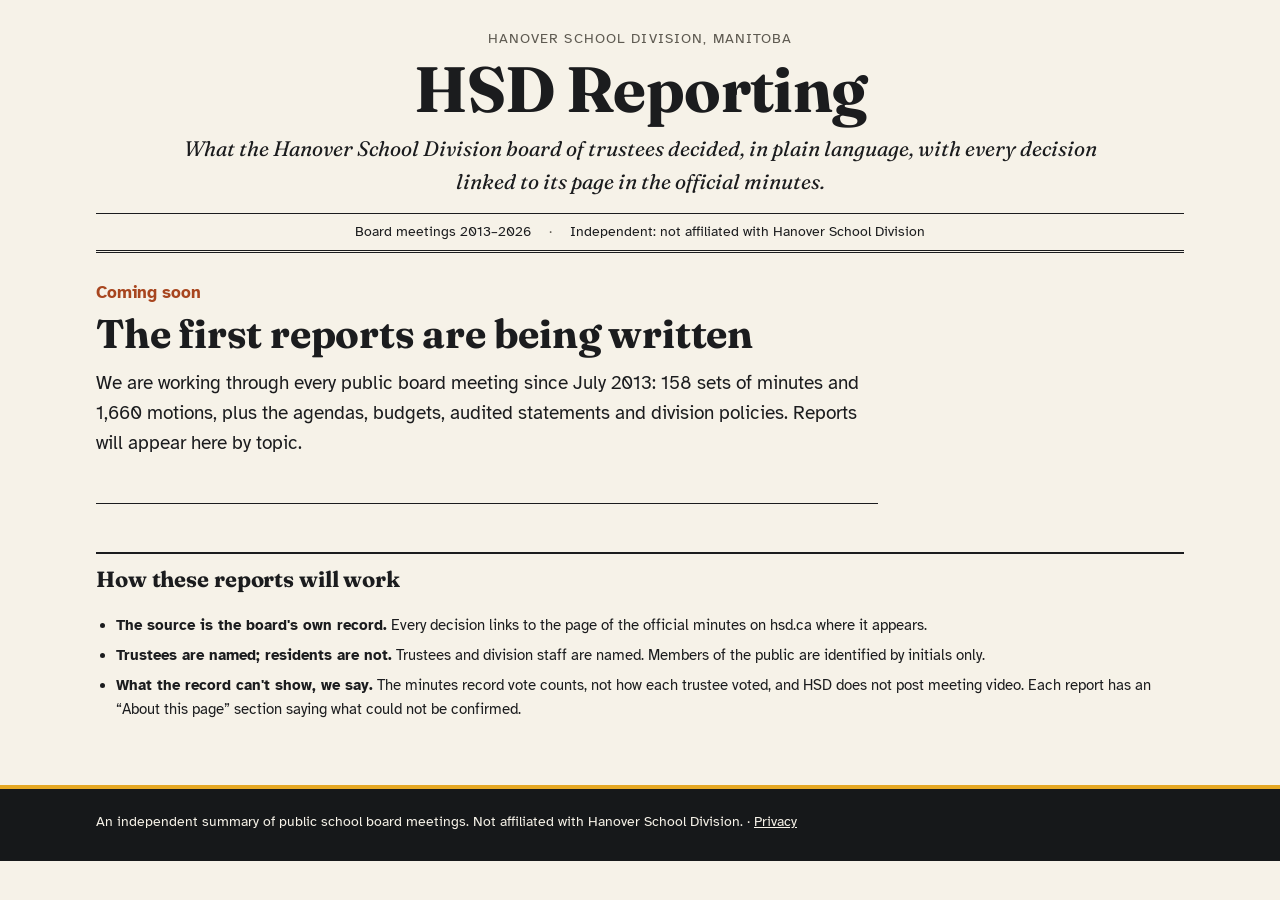
==== index.html @ be4b969f "Start HSD Reporting site: home page, shared styles, privacy page Co-Authored-By: Claude Opus 5.5 <no" ====
<!doctype html>
<html lang="en">
<head>
<meta charset="utf-8">
<meta name="viewport" content="width=device-width, initial-scale=1">
<link rel="icon" href="data:image/svg+xml,%3Csvg xmlns='http://www.w3.org/2000/svg' viewBox='0 0 32 32'%3E%3Crect width='32' height='32' rx='6' fill='%231f5f8b'/%3E%3Ctext x='16' y='23' font-size='19' text-anchor='middle' fill='white' font-family='Arial' font-weight='700'%3EH%3C/text%3E%3C/svg%3E">
<title>HSD Reporting</title>
<meta name="description" content="Plain-language reports on what the Hanover School Division board of trustees has decided, with every decision linked to the page of the official minutes.">
<meta property="og:type" content="website">
<meta property="og:title" content="HSD Reporting">
<meta property="og:description" content="Plain-language reports on what the Hanover School Division board of trustees has decided, with every decision linked to the page of the official minutes.">
<link rel="stylesheet" href="assets/css/style.css">
<style>
  /* Home page: newspaper front page, same layout as Steinbach City Council Reporting.
     Fonts and colour tokens come from assets/css/style.css. */
  main { max-width: 1120px; }
  .nameplate { text-align: center; padding: 28px 0 0; }
  .nameplate .place { font-size: 14px; letter-spacing: .08em; text-transform: uppercase; color: var(--muted); margin: 0 0 6px; }
  .nameplate h1 { font-size: clamp(34px, 6.4vw, 64px); line-height: 1.02; margin: 0 0 10px; font-weight: 700; letter-spacing: -0.01em; }
  .nameplate .motto { font-family: var(--font-head); font-size: clamp(17px, 2.2vw, 21px); font-style: italic; margin: 0 auto 14px; max-width: 46em; }
  .dateline { display: flex; flex-wrap: wrap; justify-content: center; gap: 4px 18px; margin: 0 0 26px; padding: 7px 0;
              border-top: 1px solid var(--text); border-bottom: 3px double var(--text); font-size: 14px; color: var(--text); }
  .dateline span + span::before { content: "\00B7"; margin-right: 18px; color: var(--muted); }

  .lead { margin: 0 0 36px; padding: 0 0 30px; border-bottom: 1px solid var(--text); max-width: 46em; }
  .lead .kicker { margin: 0 0 6px; font-weight: 700; color: var(--brick); }
  .lead h2 { border: 0; margin: 0 0 12px; padding: 0; font-size: clamp(28px, 3.4vw, 40px); line-height: 1.08; font-weight: 700; }
  .lead .dek { font-size: 19px; margin: 0 0 14px; }

  .sections { display: grid; grid-template-columns: repeat(auto-fit, minmax(300px, 1fr)); gap: 34px 30px; }
  section.group { border-top: 6px solid var(--sec); padding-top: 12px; }
  section.group h2 { border: 0; margin: 0 0 6px; padding: 0; font-size: 26px; line-height: 1.12; }
  .group-intro { margin: 0 0 12px; color: var(--muted); font-size: 15px; }
  .report-list { list-style: none; padding: 0; margin: 0; }
  .report-list > li { margin: 0; padding: 12px 0; }
  .report-list > li + li { border-top: 1px solid var(--rule); }
  .how { margin-top: 48px; }
  .how h2 { font-size: 22px; }
  .how ul { font-size: 15px; }
  @media (max-width: 760px) {
    .dateline { flex-direction: column; gap: 2px; }
    .dateline span + span::before { content: none; }
  }
</style>
</head>
<body>
<main>

<header class="nameplate">
  <p class="place">Hanover School Division, Manitoba</p>
  <h1>HSD Reporting</h1>
  <p class="motto">What the Hanover School Division board of trustees decided, in plain language, with every decision linked to its page in the official minutes.</p>
  <p class="dateline"><span>Board meetings 2013&ndash;2026</span><span>Independent: not affiliated with Hanover School Division</span></p>
</header>

<article class="lead" aria-labelledby="lead-h">
  <p class="kicker">Coming soon</p>
  <h2 id="lead-h">The first reports are being written</h2>
  <p class="dek">We are working through every public board meeting since July 2013: 158 sets of minutes and 1,660 motions, plus the agendas, budgets, audited statements and division policies. Reports will appear here by topic.</p>
</article>

<section class="how" aria-labelledby="how-h">
  <h2 id="how-h">How these reports will work</h2>
  <ul>
    <li><strong>The source is the board's own record.</strong> Every decision links to the page of the official minutes on hsd.ca where it appears.</li>
    <li><strong>Trustees are named; residents are not.</strong> Trustees and division staff are named. Members of the public are identified by initials only.</li>
    <li><strong>What the record can't show, we say.</strong> The minutes record vote counts, not how each trustee voted, and HSD does not post meeting video. Each report has an &ldquo;About this page&rdquo; section saying what could not be confirmed.</li>
  </ul>
</section>

<footer class="site">
  <p>An independent summary of public school board meetings. Not affiliated with Hanover School Division. &middot; <a href="privacy/">Privacy</a></p>
</footer>
</main>
</body>
</html>
---- assets/css/style.css ----
/* Shared styles for HSD Reporting (copied from Steinbach City Council Reporting so both sites look alike).
   Light by default; follows the browser's dark mode.
   Type: Fraunces (headlines) + Atkinson Hyperlegible (text). Palette: paper and ink, canola gold,
   and flat prairie colours for topic sections (field, brick, lake, slate). */
@import url("https://fonts.googleapis.com/css2?family=Atkinson+Hyperlegible:ital,wght@0,400;0,700;1,400&family=Fraunces:opsz,wght@9..144,400;9..144,600;9..144,700&display=swap");
:root {
  --font-text: "Atkinson Hyperlegible", "Source Sans 3", Georgia, serif;
  --font-head: "Fraunces", Georgia, "Times New Roman", serif;
  --bg: #f6f2e8;
  --surface: #fffcf5;
  --text: #1b1c1e;
  --muted: #5e5a51;
  --rule: #ddd4c2;
  --accent: #1d4f7c;
  --accent-soft: #e4ecf3;
  --quote-bar: #c9a548;
  --context-bg: #f1e8d3;
  --context-bar: #c9922e;
  --ink: #16181a; --on-ink: #f6f2e8; --gold: #e5a823;
  --field: #2f6b3a; --brick: #a8461f; --lake: #1d5a85; --slate: #3d4a57;
  --good-bg: #e3f1e6; --good-fg: #1f6b35;
  --ok-bg: #e8eef5;   --ok-fg: #2a5584;
  --part-bg: #fbf0d9; --part-fg: #85590b;
  --gap-bg: #f8e2e0;  --gap-fg: #9a2e25;
}
@media (prefers-color-scheme: dark) {
  :root:not([data-theme="light"]) {
    --bg: #121314;
    --surface: #1b1d1f;
    --text: #ece6d8;
    --muted: #a8a195;
    --rule: #31343a;
    --accent: #8db8de;
    --accent-soft: #1d2a35;
    --quote-bar: #a88a3a;
    --context-bg: #26221a;
    --context-bar: #b08a3e;
    --ink: #0b0c0d; --on-ink: #ece6d8; --gold: #e9b13c;
    --good-bg: #1d3324; --good-fg: #8fd3a2;
    --ok-bg: #1e2a38;   --ok-fg: #9cc3ea;
    --part-bg: #3a2f17; --part-fg: #e9c27a;
    --gap-bg: #3d1f1c;  --gap-fg: #f0a39b;
  }
}
:root[data-theme="dark"] {
  --bg: #121314;
  --surface: #1b1d1f;
  --text: #ece6d8;
  --muted: #a8a195;
  --rule: #31343a;
  --accent: #8db8de;
  --accent-soft: #1d2a35;
  --quote-bar: #a88a3a;
  --context-bg: #26221a;
  --context-bar: #b08a3e;
  --ink: #0b0c0d; --on-ink: #ece6d8; --gold: #e9b13c;
  --good-bg: #1d3324; --good-fg: #8fd3a2;
  --ok-bg: #1e2a38;   --ok-fg: #9cc3ea;
  --part-bg: #3a2f17; --part-fg: #e9c27a;
  --gap-bg: #3d1f1c;  --gap-fg: #f0a39b;
}

* { box-sizing: border-box; }
html { -webkit-text-size-adjust: 100%; scroll-behavior: smooth; }
body {
  margin: 0;
  background: var(--bg);
  color: var(--text);
  font: 17px/1.6 var(--font-text);
}
main { max-width: 820px; margin: 0 auto; padding: 0 16px 0; }
h1, h2, h3, .report .title { font-family: var(--font-head); font-optical-sizing: auto; letter-spacing: -0.005em; }
a { color: var(--accent); }
p { margin: 0 0 14px; }
ul, ol { padding-left: 20px; margin: 0 0 14px; }
li { margin-bottom: 6px; }

/* Site bar: a full-width ink masthead strip with a gold rule (full-bleed without horizontal overflow) */
/* border-image outsets paint full width without causing horizontal scroll */
.sitebar { margin: 0 0 28px; padding: 12px 0 15px; color: var(--on-ink);
           border-image: linear-gradient(to bottom, var(--ink) calc(100% - 4px), var(--gold) calc(100% - 4px)) fill 0 / 0 / 0 100vmax; }
.sitebar a { color: var(--on-ink); text-decoration: none; font-family: var(--font-head); font-weight: 600; font-size: 17px; }
.sitebar a:hover, .sitebar a:focus-visible { color: var(--gold); text-decoration: underline; }

/* Page header */
header.page { border-bottom: 1px solid var(--rule); padding-bottom: 24px; margin-bottom: 28px; }
.eyebrow { font-size: 13px; letter-spacing: .06em; text-transform: uppercase; color: var(--muted); margin: 0 0 8px; }
h1 { font-size: 36px; line-height: 1.15; margin: 0 0 16px; font-weight: 700; }
.lede { font-size: 18px; margin: 0 0 12px; }
.meta { font-size: 14px; color: var(--muted); margin: 0; }

/* Headings */
.part-label { font-size: 13px; letter-spacing: .06em; text-transform: uppercase; color: var(--accent); margin: 64px 0 4px; font-weight: 700; }
h2 { font-size: 24px; margin: 48px 0 16px; padding-top: 8px; border-top: 2px solid var(--text); scroll-margin-top: 16px; }
.part-label + h2 { margin-top: 0; }
header.page + h2 { border-top: 0; padding-top: 0; margin-top: 0; }
h3 { font-size: 18px; margin: 32px 0 12px; scroll-margin-top: 16px; }
h3 .num { color: var(--accent); margin-right: 6px; }

/* Summary and table of contents */
.callout { background: var(--accent-soft); border-radius: 8px; padding: 18px 20px; margin: 0 0 24px; }
.callout h2 { border: 0; margin: 0 0 10px; padding: 0; font-size: 18px; }
.callout ul:last-child, .callout p:last-child { margin-bottom: 0; }
nav.toc { border: 1px solid var(--rule); border-radius: 8px; padding: 16px 20px; margin: 0 0 8px; background: var(--surface); }
nav.toc h2 { border: 0; margin: 0 0 8px; padding: 0; font-size: 15px; text-transform: uppercase; letter-spacing: .05em; color: var(--muted); }
nav.toc ol { margin: 0; }
nav.toc ol ol { margin-top: 4px; font-size: 15px; }
nav.toc li { margin-bottom: 4px; }

/* Quotes */
blockquote { margin: 0 0 16px; padding: 4px 0 4px 16px; border-left: 3px solid var(--quote-bar); }
blockquote p { margin: 0 0 6px; font-family: var(--font-head); font-size: 18px; line-height: 1.5; }
.cite { font-size: 14px; color: var(--muted); }
.cite strong { color: var(--text); font-weight: 600; }
.cite a { white-space: nowrap; }

/* Context boxes */
.context { background: var(--context-bg); border-left: 3px solid var(--context-bar); padding: 12px 16px; margin: 8px 0 20px; font-size: 15px; border-radius: 0 6px 6px 0; }
.context p:last-child, .context ul:last-child, .context blockquote:last-child { margin-bottom: 0; }
.context .label { font-weight: 600; font-size: 13px; text-transform: uppercase; letter-spacing: .05em; color: var(--muted); display: block; margin-bottom: 4px; }

/* Cards */
.cards { display: grid; grid-template-columns: repeat(auto-fit, minmax(200px, 1fr)); gap: 12px; margin: 0 0 20px; }
.card { background: var(--surface); border: 1px solid var(--rule); border-radius: 8px; padding: 14px 16px; }
.card .k { font-size: 13px; color: var(--muted); margin-bottom: 4px; }
.card .v { font-weight: 600; }

/* Tables */
.table-wrap { overflow-x: auto; margin: 0 0 20px; }
table { width: 100%; border-collapse: collapse; font-size: 15px; }
th, td { text-align: left; padding: 10px 8px; border-bottom: 1px solid var(--rule); vertical-align: top; }
th { font-size: 13px; text-transform: uppercase; letter-spacing: .05em; color: var(--muted); font-weight: 600; }
td.measure { font-weight: 600; min-width: 140px; }
td.date { white-space: nowrap; color: var(--muted); }
.nowrap { white-space: nowrap; }

/* Rating pills */
.pill { display: inline-block; font-size: 12px; font-weight: 700; letter-spacing: .03em; text-transform: uppercase; padding: 2px 8px; border-radius: 999px; white-space: nowrap; }
.good { background: var(--good-bg); color: var(--good-fg); }
.ok   { background: var(--ok-bg);   color: var(--ok-fg); }
.part { background: var(--part-bg); color: var(--part-fg); }
.gap  { background: var(--gap-bg);  color: var(--gap-fg); }
.legend { font-size: 14px; color: var(--muted); margin: 0 0 12px; line-height: 2; }
.legend .pill { margin-right: 4px; }

/* Sources and footer */
.sources { font-size: 14px; }
.sources li { margin-bottom: 4px; }
footer.site { margin-top: 64px; padding: 26px 0 28px; font-size: 14px; color: var(--on-ink);
               border-image: linear-gradient(to bottom, var(--gold) 4px, var(--ink) 4px) fill 0 / 0 / 0 100vmax; }
footer.site a { color: var(--on-ink); }
footer.site p:last-child { margin-bottom: 0; }

/* Home page report list */
.report-list { list-style: none; padding: 0; margin: 0; }
.report-list li { margin: 0 0 16px; }
.report { display: block; background: var(--surface); border: 1px solid var(--rule); border-radius: 10px; padding: 18px 20px; text-decoration: none; color: var(--text); }
.report:hover { border-color: var(--accent); }
.report .title { font-size: 20px; font-weight: 600; line-height: 1.25; color: var(--accent); margin: 0 0 6px; }
.report .desc { margin: 0 0 8px; }
.report .when { font-size: 13px; color: var(--muted); margin: 0; }

@media (max-width: 560px) {
  h1 { font-size: 28px; }
  th, td { padding: 8px 6px; }
  td.date { white-space: normal; }
}
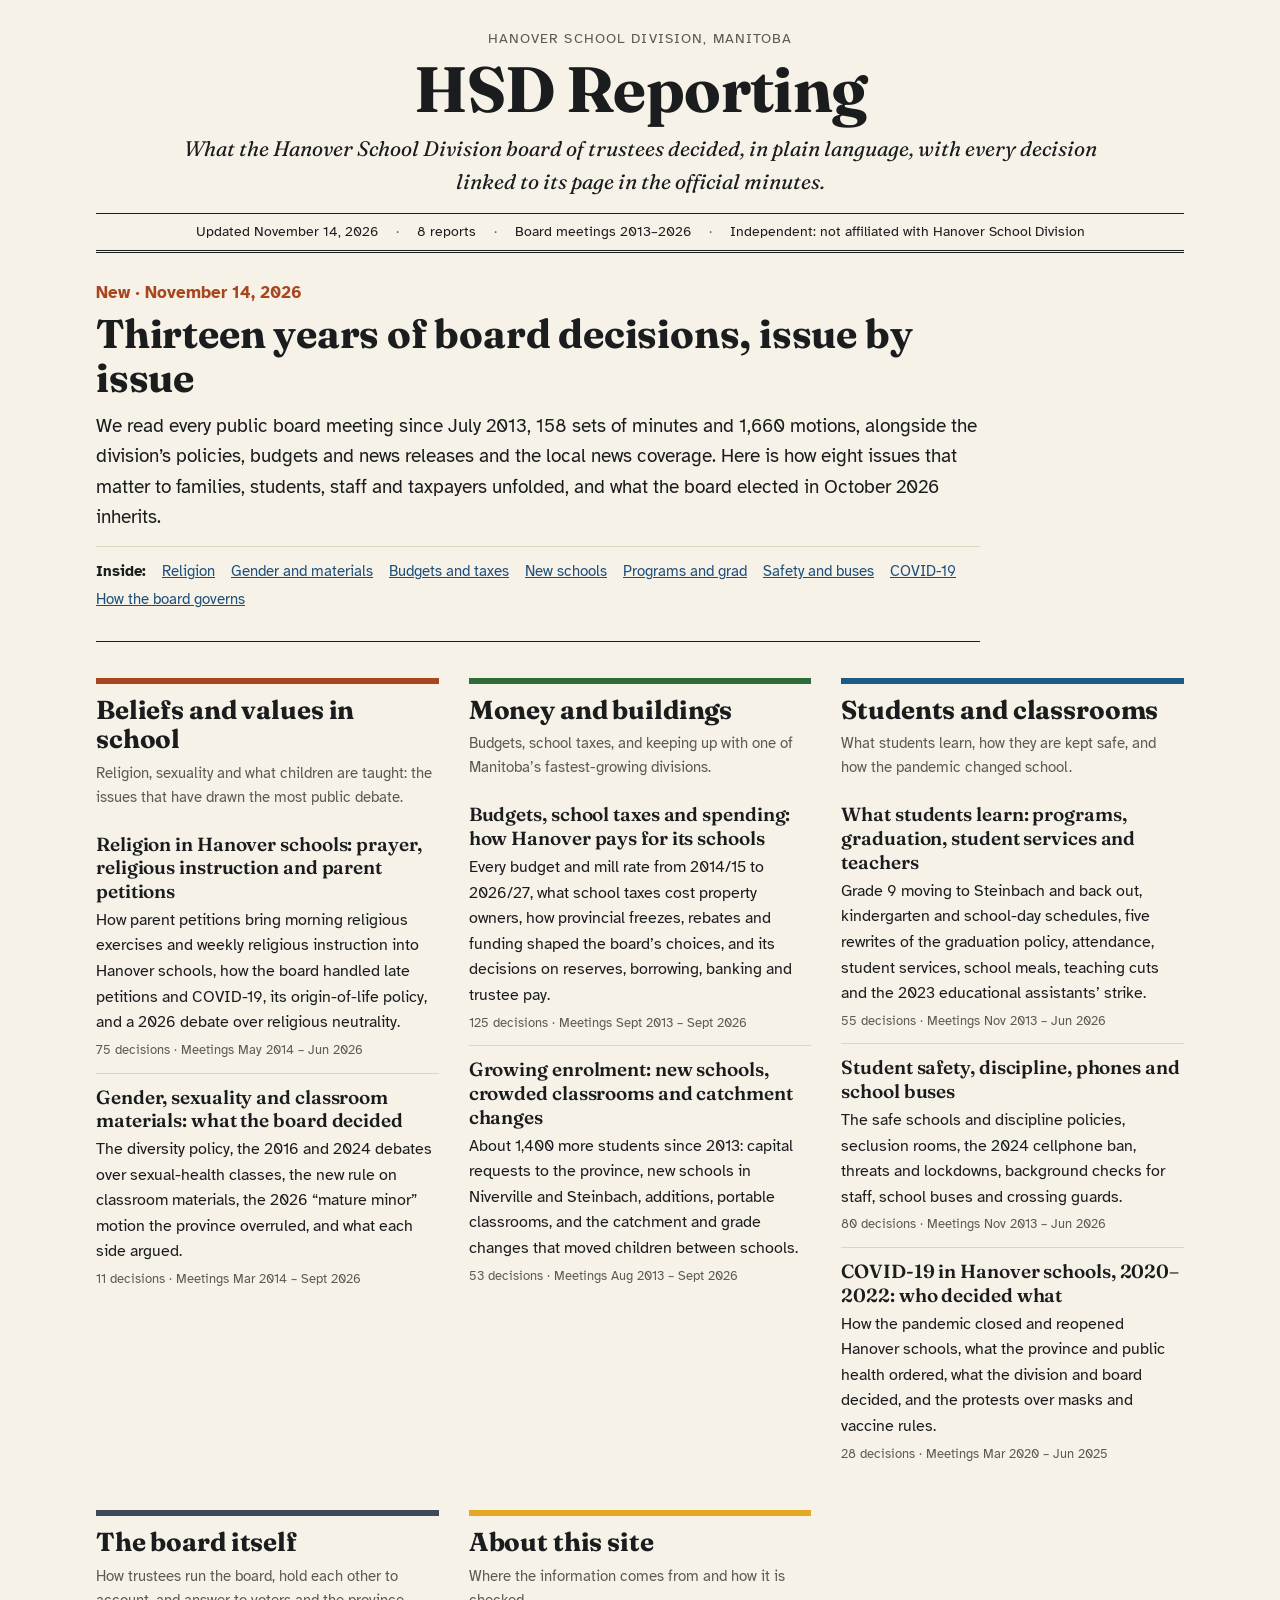
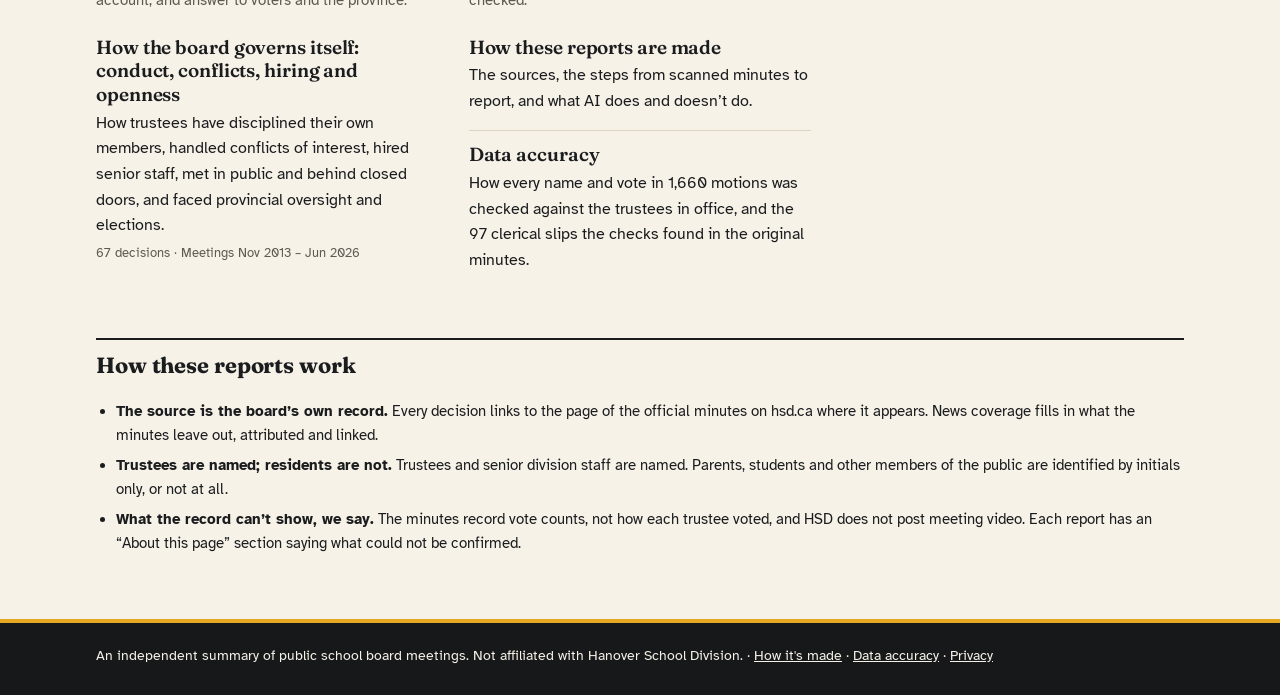
==== commit eaf176c3: "Add eight issue reports, how-its-made and data-accuracy pages Issue histories built from the board's" ====
--- a/index.html
+++ b/index.html
@@ -5,10 +5,10 @@
 <meta name="viewport" content="width=device-width, initial-scale=1">
 <link rel="icon" href="data:image/svg+xml,%3Csvg xmlns='http://www.w3.org/2000/svg' viewBox='0 0 32 32'%3E%3Crect width='32' height='32' rx='6' fill='%231f5f8b'/%3E%3Ctext x='16' y='23' font-size='19' text-anchor='middle' fill='white' font-family='Arial' font-weight='700'%3EH%3C/text%3E%3C/svg%3E">
 <title>HSD Reporting</title>
-<meta name="description" content="Plain-language reports on what the Hanover School Division board of trustees has decided, with every decision linked to the page of the official minutes.">
+<meta name="description" content="Plain-language histories of what the Hanover School Division board of trustees has decided since 2013, with every decision linked to its page of the official minutes.">
 <meta property="og:type" content="website">
 <meta property="og:title" content="HSD Reporting">
-<meta property="og:description" content="Plain-language reports on what the Hanover School Division board of trustees has decided, with every decision linked to the page of the official minutes.">
+<meta property="og:description" content="Plain-language histories of what the Hanover School Division board of trustees has decided since 2013, with every decision linked to its page of the official minutes.">
 <link rel="stylesheet" href="assets/css/style.css">
 <style>
   /* Home page: newspaper front page, same layout as Steinbach City Council Reporting.
@@ -22,18 +22,25 @@
               border-top: 1px solid var(--text); border-bottom: 3px double var(--text); font-size: 14px; color: var(--text); }
   .dateline span + span::before { content: "\00B7"; margin-right: 18px; color: var(--muted); }
 
-  .lead { margin: 0 0 36px; padding: 0 0 30px; border-bottom: 1px solid var(--text); max-width: 46em; }
+  .lead { margin: 0 0 36px; padding: 0 0 30px; border-bottom: 1px solid var(--text); max-width: 52em; }
   .lead .kicker { margin: 0 0 6px; font-weight: 700; color: var(--brick); }
   .lead h2 { border: 0; margin: 0 0 12px; padding: 0; font-size: clamp(28px, 3.4vw, 40px); line-height: 1.08; font-weight: 700; }
   .lead .dek { font-size: 19px; margin: 0 0 14px; }
+  .inside { margin: 0; padding: 12px 0 0; border-top: 1px solid var(--rule); list-style: none; display: flex; flex-wrap: wrap; gap: 4px 16px; font-size: 15px; }
+  .inside li { margin: 0; }
+  .inside .k { font-weight: 700; }
 
   .sections { display: grid; grid-template-columns: repeat(auto-fit, minmax(300px, 1fr)); gap: 34px 30px; }
   section.group { border-top: 6px solid var(--sec); padding-top: 12px; }
   section.group h2 { border: 0; margin: 0 0 6px; padding: 0; font-size: 26px; line-height: 1.12; }
   .group-intro { margin: 0 0 12px; color: var(--muted); font-size: 15px; }
   .report-list { list-style: none; padding: 0; margin: 0; }
-  .report-list > li { margin: 0; padding: 12px 0; }
+  .report-list > li { margin: 0; padding: 0; }
   .report-list > li + li { border-top: 1px solid var(--rule); }
+  .report-list .report { display: block; border: 0; border-radius: 0; background: none; padding: 12px 0; text-decoration: none; color: var(--text); }
+  .report-list .report .title { font-size: 19px; color: var(--text); margin: 0 0 4px; }
+  .report-list .report:hover .title, .report-list .report:focus-visible .title { color: var(--accent); text-decoration: underline; }
+  .report-list .report .desc { margin: 0 0 4px; font-size: 16px; }
   .how { margin-top: 48px; }
   .how h2 { font-size: 22px; }
   .how ul { font-size: 15px; }
@@ -50,26 +57,144 @@
   <p class="place">Hanover School Division, Manitoba</p>
   <h1>HSD Reporting</h1>
   <p class="motto">What the Hanover School Division board of trustees decided, in plain language, with every decision linked to its page in the official minutes.</p>
-  <p class="dateline"><span>Board meetings 2013&ndash;2026</span><span>Independent: not affiliated with Hanover School Division</span></p>
+  <p class="dateline"><span>Updated November 14, 2026</span><span>8 reports</span><span>Board meetings 2013&ndash;2026</span><span>Independent: not affiliated with Hanover School Division</span></p>
 </header>
 
 <article class="lead" aria-labelledby="lead-h">
-  <p class="kicker">Coming soon</p>
-  <h2 id="lead-h">The first reports are being written</h2>
-  <p class="dek">We are working through every public board meeting since July 2013: 158 sets of minutes and 1,660 motions, plus the agendas, budgets, audited statements and division policies. Reports will appear here by topic.</p>
+  <p class="kicker">New &middot; November 14, 2026</p>
+  <h2 id="lead-h">Thirteen years of board decisions, issue by issue</h2>
+  <p class="dek">We read every public board meeting since July 2013, 158 sets of minutes and 1,660 motions, alongside the division&rsquo;s policies, budgets and news releases and the local news coverage. Here is how eight issues that matter to families, students, staff and taxpayers unfolded, and what the board elected in October 2026 inherits.</p>
+  <ul class="inside">
+    <li class="k">Inside:</li>
+    <li><a href="religion-in-schools/">Religion</a></li>
+    <li><a href="gender-sexuality-materials/">Gender and materials</a></li>
+    <li><a href="budget-taxes/">Budgets and taxes</a></li>
+    <li><a href="schools-growth/">New schools</a></li>
+    <li><a href="learning-programs/">Programs and grad</a></li>
+    <li><a href="safety-discipline/">Safety and buses</a></li>
+    <li><a href="covid-19/">COVID-19</a></li>
+    <li><a href="board-governance/">How the board governs</a></li>
+  </ul>
 </article>
 
+<div class="sections">
+
+<section class="group" id="values" style="--sec: var(--brick)" aria-labelledby="values-h">
+<h2 id="values-h">Beliefs and values in school</h2>
+<p class="group-intro">Religion, sexuality and what children are taught: the issues that have drawn the most public debate.</p>
+<ul class="report-list">
+  <li>
+    <a class="report" href="religion-in-schools/">
+      <p class="title">Religion in Hanover schools: prayer, religious instruction and parent petitions</p>
+      <p class="desc">How parent petitions bring morning religious exercises and weekly religious instruction into Hanover schools, how the board handled late petitions and COVID-19, its origin-of-life policy, and a 2026 debate over religious neutrality.</p>
+      <p class="when">75 decisions &middot; Meetings May 2014 &ndash; Jun 2026</p>
+    </a>
+  </li>
+  <li>
+    <a class="report" href="gender-sexuality-materials/">
+      <p class="title">Gender, sexuality and classroom materials: what the board decided</p>
+      <p class="desc">The diversity policy, the 2016 and 2024 debates over sexual-health classes, the new rule on classroom materials, the 2026 &ldquo;mature minor&rdquo; motion the province overruled, and what each side argued.</p>
+      <p class="when">11 decisions &middot; Meetings Mar 2014 &ndash; Sept 2026</p>
+    </a>
+  </li>
+</ul>
+</section>
+
+<section class="group" id="money" style="--sec: var(--field)" aria-labelledby="money-h">
+<h2 id="money-h">Money and buildings</h2>
+<p class="group-intro">Budgets, school taxes, and keeping up with one of Manitoba&rsquo;s fastest-growing divisions.</p>
+<ul class="report-list">
+  <li>
+    <a class="report" href="budget-taxes/">
+      <p class="title">Budgets, school taxes and spending: how Hanover pays for its schools</p>
+      <p class="desc">Every budget and mill rate from 2014/15 to 2026/27, what school taxes cost property owners, how provincial freezes, rebates and funding shaped the board&rsquo;s choices, and its decisions on reserves, borrowing, banking and trustee pay.</p>
+      <p class="when">125 decisions &middot; Meetings Sept 2013 &ndash; Sept 2026</p>
+    </a>
+  </li>
+  <li>
+    <a class="report" href="schools-growth/">
+      <p class="title">Growing enrolment: new schools, crowded classrooms and catchment changes</p>
+      <p class="desc">About 1,400 more students since 2013: capital requests to the province, new schools in Niverville and Steinbach, additions, portable classrooms, and the catchment and grade changes that moved children between schools.</p>
+      <p class="when">53 decisions &middot; Meetings Aug 2013 &ndash; Sept 2026</p>
+    </a>
+  </li>
+</ul>
+</section>
+
+<section class="group" id="students" style="--sec: var(--lake)" aria-labelledby="students-h">
+<h2 id="students-h">Students and classrooms</h2>
+<p class="group-intro">What students learn, how they are kept safe, and how the pandemic changed school.</p>
+<ul class="report-list">
+  <li>
+    <a class="report" href="learning-programs/">
+      <p class="title">What students learn: programs, graduation, student services and teachers</p>
+      <p class="desc">Grade 9 moving to Steinbach and back out, kindergarten and school-day schedules, five rewrites of the graduation policy, attendance, student services, school meals, teaching cuts and the 2023 educational assistants&rsquo; strike.</p>
+      <p class="when">55 decisions &middot; Meetings Nov 2013 &ndash; Jun 2026</p>
+    </a>
+  </li>
+  <li>
+    <a class="report" href="safety-discipline/">
+      <p class="title">Student safety, discipline, phones and school buses</p>
+      <p class="desc">The safe schools and discipline policies, seclusion rooms, the 2024 cellphone ban, threats and lockdowns, background checks for staff, school buses and crossing guards.</p>
+      <p class="when">80 decisions &middot; Meetings Nov 2013 &ndash; Jun 2026</p>
+    </a>
+  </li>
+  <li>
+    <a class="report" href="covid-19/">
+      <p class="title">COVID-19 in Hanover schools, 2020&ndash;2022: who decided what</p>
+      <p class="desc">How the pandemic closed and reopened Hanover schools, what the province and public health ordered, what the division and board decided, and the protests over masks and vaccine rules.</p>
+      <p class="when">28 decisions &middot; Meetings Mar 2020 &ndash; Jun 2025</p>
+    </a>
+  </li>
+</ul>
+</section>
+
+<section class="group" id="board" style="--sec: var(--slate)" aria-labelledby="board-h">
+<h2 id="board-h">The board itself</h2>
+<p class="group-intro">How trustees run the board, hold each other to account, and answer to voters and the province.</p>
+<ul class="report-list">
+  <li>
+    <a class="report" href="board-governance/">
+      <p class="title">How the board governs itself: conduct, conflicts, hiring and openness</p>
+      <p class="desc">How trustees have disciplined their own members, handled conflicts of interest, hired senior staff, met in public and behind closed doors, and faced provincial oversight and elections.</p>
+      <p class="when">67 decisions &middot; Meetings Nov 2013 &ndash; Jun 2026</p>
+    </a>
+  </li>
+</ul>
+</section>
+
+<section class="group" id="about" style="--sec: var(--gold)" aria-labelledby="about-h">
+<h2 id="about-h">About this site</h2>
+<p class="group-intro">Where the information comes from and how it is checked.</p>
+<ul class="report-list">
+  <li>
+    <a class="report" href="how-its-made/">
+      <p class="title">How these reports are made</p>
+      <p class="desc">The sources, the steps from scanned minutes to report, and what AI does and doesn&rsquo;t do.</p>
+    </a>
+  </li>
+  <li>
+    <a class="report" href="data-accuracy/">
+      <p class="title">Data accuracy</p>
+      <p class="desc">How every name and vote in 1,660 motions was checked against the trustees in office, and the 97 clerical slips the checks found in the original minutes.</p>
+    </a>
+  </li>
+</ul>
+</section>
+
+</div>
+
 <section class="how" aria-labelledby="how-h">
-  <h2 id="how-h">How these reports will work</h2>
+  <h2 id="how-h">How these reports work</h2>
   <ul>
-    <li><strong>The source is the board's own record.</strong> Every decision links to the page of the official minutes on hsd.ca where it appears.</li>
-    <li><strong>Trustees are named; residents are not.</strong> Trustees and division staff are named. Members of the public are identified by initials only.</li>
-    <li><strong>What the record can't show, we say.</strong> The minutes record vote counts, not how each trustee voted, and HSD does not post meeting video. Each report has an &ldquo;About this page&rdquo; section saying what could not be confirmed.</li>
+    <li><strong>The source is the board&rsquo;s own record.</strong> Every decision links to the page of the official minutes on hsd.ca where it appears. News coverage fills in what the minutes leave out, attributed and linked.</li>
+    <li><strong>Trustees are named; residents are not.</strong> Trustees and senior division staff are named. Parents, students and other members of the public are identified by initials only, or not at all.</li>
+    <li><strong>What the record can&rsquo;t show, we say.</strong> The minutes record vote counts, not how each trustee voted, and HSD does not post meeting video. Each report has an &ldquo;About this page&rdquo; section saying what could not be confirmed.</li>
   </ul>
 </section>
 
 <footer class="site">
-  <p>An independent summary of public school board meetings. Not affiliated with Hanover School Division. &middot; <a href="privacy/">Privacy</a></p>
+  <p>An independent summary of public school board meetings. Not affiliated with Hanover School Division. &middot; <a href="how-its-made/">How it's made</a> &middot; <a href="data-accuracy/">Data accuracy</a> &middot; <a href="privacy/">Privacy</a></p>
 </footer>
 </main>
 </body>
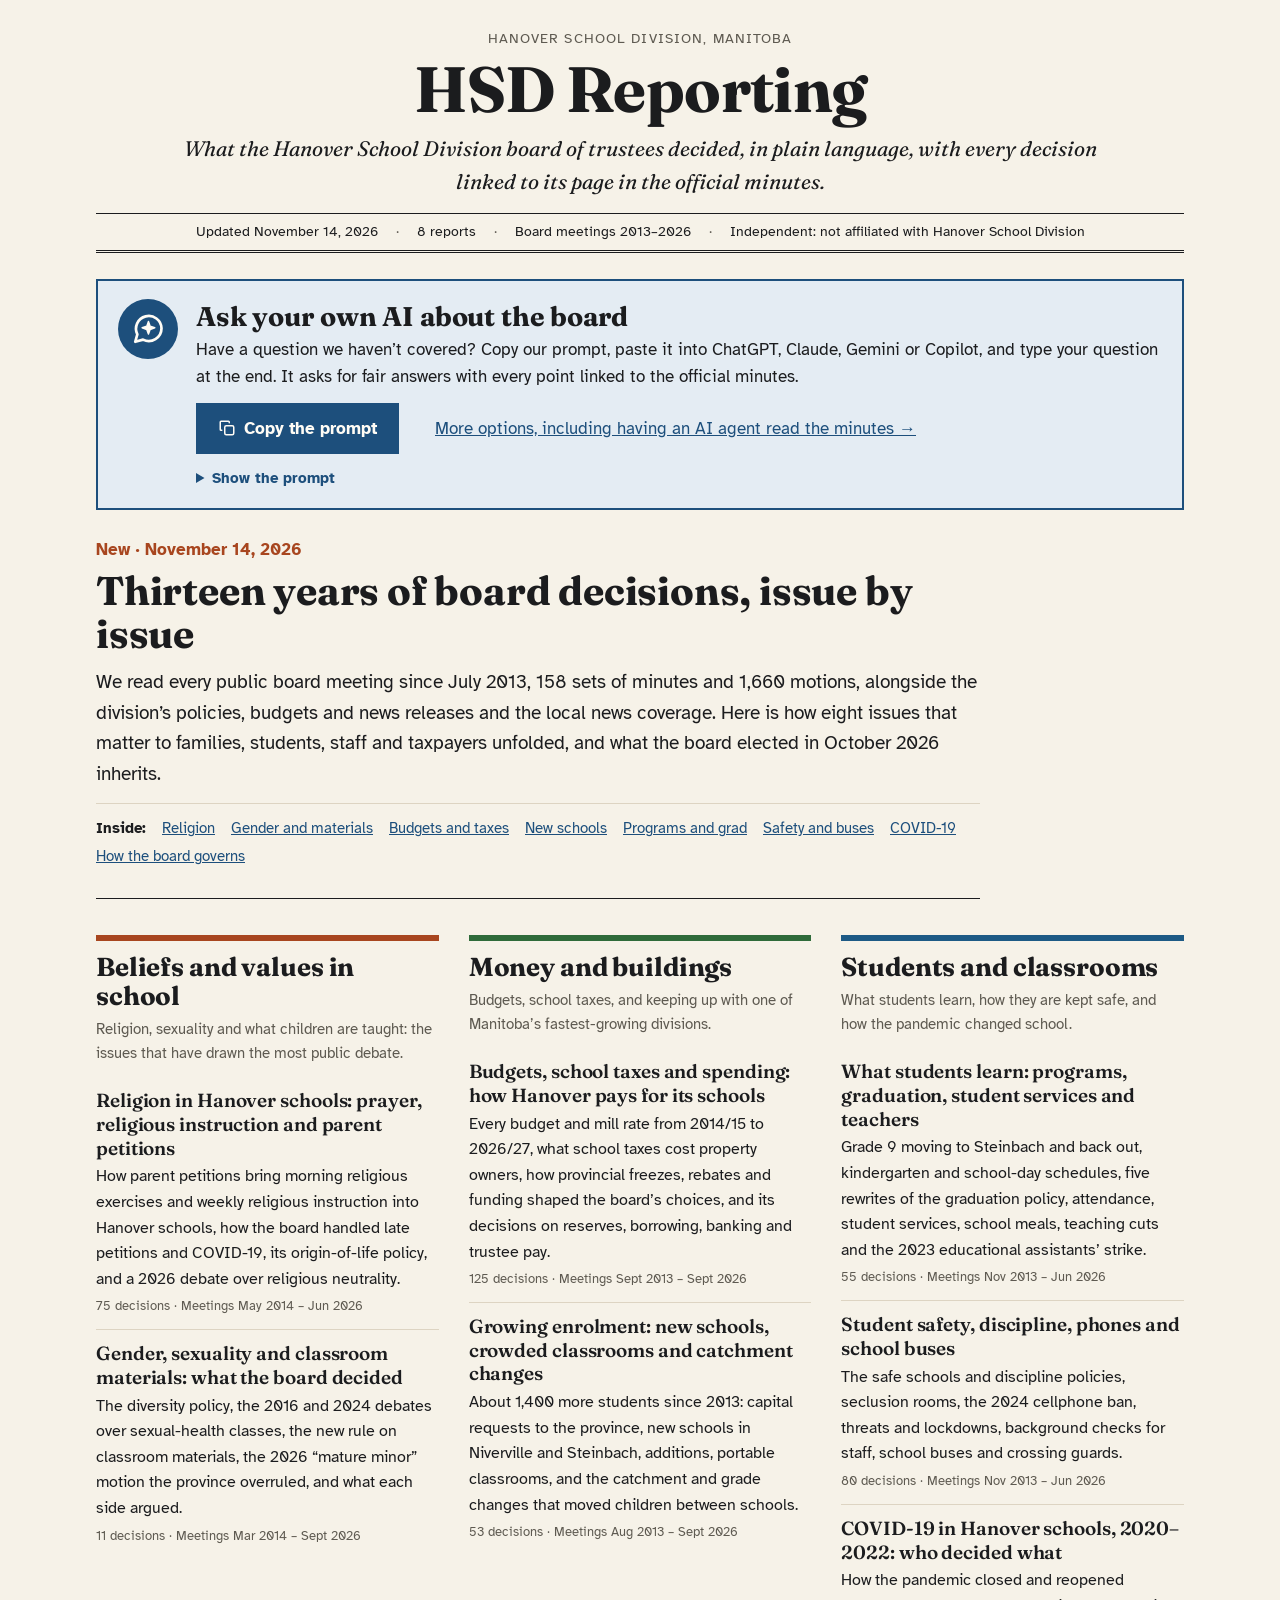
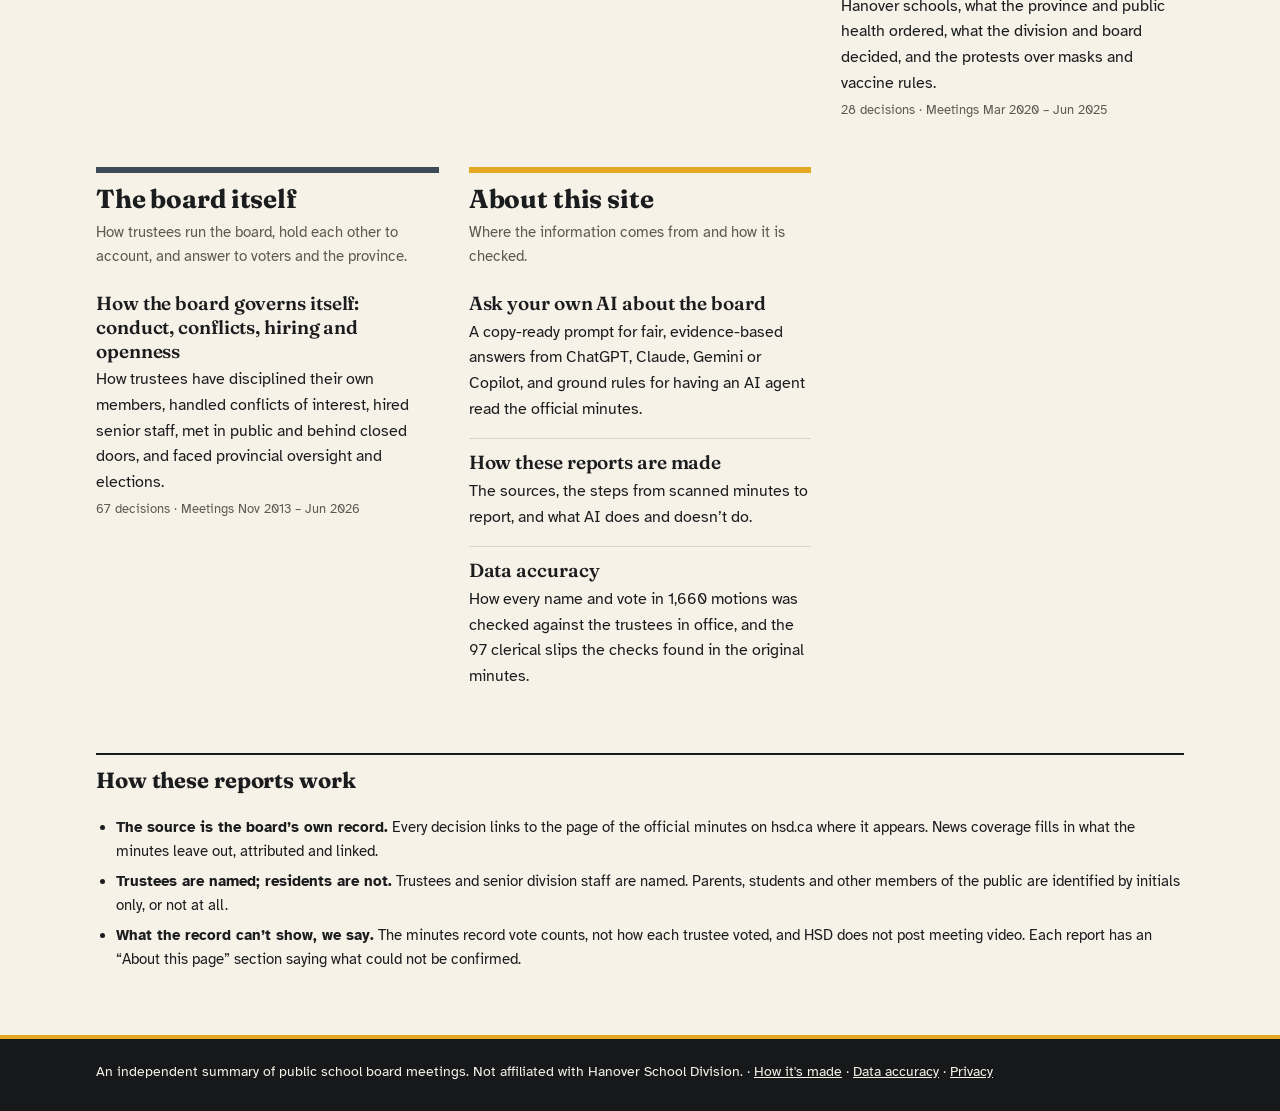
==== commit 8f44eeda: "Add Ask your own AI page, home-page prompt panel and llms.txt; corrections by email Copy-ready chat " ====
--- a/index.html
+++ b/index.html
@@ -48,6 +48,40 @@
     .dateline { flex-direction: column; gap: 2px; }
     .dateline span + span::before { content: none; }
   }
+  /* Ask your own AI: copy-ready prompt panel (same as Steinbach City Council Reporting) */
+  .ask-ai { display: grid; grid-template-columns: auto 1fr; gap: 0 18px; align-items: start; margin: 0 0 26px; padding: 18px 20px;
+            background: var(--accent-soft); border: 2px solid var(--accent); }
+  .ask-ai .ai-icon { width: 60px; height: 60px; border-radius: 50%; background: var(--accent); color: var(--surface); display: grid; place-items: center; }
+  .ask-ai .ai-icon svg { width: 36px; height: 36px; }
+  .ask-ai h2 { border: 0; margin: 2px 0 4px; padding: 0; font-size: clamp(22px, 2.6vw, 27px); line-height: 1.15; }
+  .ask-ai .how-to { margin: 0 0 12px; font-size: 17px; }
+  .ask-ai .actions { display: flex; flex-wrap: wrap; align-items: center; gap: 10px 18px; margin: 0; }
+  .ask-ai .copy-ai { font: inherit; font-weight: 700; font-size: 17px; display: inline-flex; align-items: center; gap: 8px; padding: 10px 20px;
+                     border: 2px solid var(--accent); background: var(--accent); color: var(--surface); cursor: pointer; }
+  .ask-ai .copy-ai:hover { filter: brightness(1.1); }
+  .ask-ai .copy-ai:focus-visible { outline: 3px solid var(--gold); outline-offset: 2px; }
+  .ask-ai .copy-ai svg { width: 18px; height: 18px; }
+  .ask-ai .copied { font-size: 15px; font-weight: 700; color: var(--text); }
+  .ask-ai details { grid-column: 2; margin: 12px 0 0; }
+  .ask-ai summary { cursor: pointer; font-size: 15px; color: var(--accent); font-weight: 700; }
+  .ask-ai pre { background: var(--surface); color: var(--text); border: 1px solid var(--rule); border-left: 4px solid var(--accent);
+                padding: 12px 14px; margin: 8px 0 0; white-space: pre-wrap; overflow-wrap: anywhere;
+                font: 14px/1.5 ui-monospace, "Cascadia Mono", Consolas, monospace; }
+  @media (max-width: 760px) {
+    .ask-ai { gap: 0 12px; padding: 14px; align-items: center; }
+    .ask-ai > div:not(.ai-icon) { display: contents; }
+    .ask-ai .ai-icon { width: 42px; height: 42px; }
+    .ask-ai .ai-icon svg { width: 26px; height: 26px; }
+    .ask-ai h2 { margin: 0; font-size: 21px; }
+    .ask-ai .how-to, .ask-ai .actions, .ask-ai details { grid-column: 1 / -1; }
+    .ask-ai .how-to { margin: 10px 0 12px; font-size: 16px; }
+    .ask-ai .actions { gap: 8px; }
+    .ask-ai .copy-ai { width: 100%; justify-content: center; padding: 12px; }
+    .ask-ai .copied:empty { display: none; }
+    .ask-ai .actions a { font-size: 15px; }
+    .ask-ai details { margin-top: 10px; }
+    .ask-ai pre { font-size: 13px; padding: 10px; }
+  }
 </style>
 </head>
 <body>
@@ -59,6 +93,37 @@
   <p class="motto">What the Hanover School Division board of trustees decided, in plain language, with every decision linked to its page in the official minutes.</p>
   <p class="dateline"><span>Updated November 14, 2026</span><span>8 reports</span><span>Board meetings 2013&ndash;2026</span><span>Independent: not affiliated with Hanover School Division</span></p>
 </header>
+
+<section class="ask-ai" id="ask-ai" aria-labelledby="ask-ai-h">
+  <div class="ai-icon"><svg viewBox="0 0 24 24" fill="none" stroke="currentColor" stroke-width="1.8" stroke-linecap="round" stroke-linejoin="round" aria-hidden="true"><path d="M21 11.5a8.5 8.5 0 0 1-12.3 7.6L3.5 20.5l1.4-4.9A8.5 8.5 0 1 1 21 11.5z"/><path d="M12.3 7l1.1 3.1 3.1 1.1-3.1 1.1-1.1 3.1-1.1-3.1-3.1-1.1 3.1-1.1z" fill="currentColor" stroke-width="1"/></svg></div>
+  <div>
+    <h2 id="ask-ai-h">Ask your own AI about the board</h2>
+    <p class="how-to">Have a question we haven&rsquo;t covered? Copy our prompt, paste it into ChatGPT, Claude, Gemini or Copilot, and type your question at the end. It asks for fair answers with every point linked to the official minutes.</p>
+    <p class="actions">
+      <button class="copy-ai" type="button" data-target="home-prompt" hidden><svg viewBox="0 0 24 24" fill="none" stroke="currentColor" stroke-width="2" stroke-linecap="round" stroke-linejoin="round" aria-hidden="true"><rect x="9" y="9" width="12" height="12" rx="2"/><path d="M5 15H4a1 1 0 0 1-1-1V4a1 1 0 0 1 1-1h10a1 1 0 0 1 1 1v1"/></svg><span>Copy the prompt</span></button>
+      <span class="copied" role="status" aria-live="polite"></span>
+      <a href="ask-your-ai/">More options, including having an AI agent read the minutes &rarr;</a>
+    </p>
+  </div>
+  <details>
+    <summary>Show the prompt</summary>
+<!-- Keep in sync with #chat-prompt in ask-your-ai/index.html -->
+<pre id="home-prompt">I have a question about the Hanover School Division board of trustees (Manitoba). Please research it using these sources:
+- https://hsdreporting.ca/llms.txt (a guide to every report on the site)
+- https://hsdreporting.ca/ (the reports themselves)
+- https://hsd.ca/governance/agendas-minutes/ (the board's official minutes and agendas, if the reports don't cover my question)
+
+How to answer:
+1. Be neutral. Describe what trustees and the division said and did without guessing at motives or taking sides. Where people disagreed, give each side's strongest points in their own words.
+2. Back every point with specific evidence: the meeting date, the motion or a short exact quote, and a link to the page of the minutes or the news story where it appears.
+3. The minutes record how many trustees voted for and against, not who. Don't say how a trustee voted unless the minutes record a named vote or a news source you cite reports it.
+4. Keep three things clearly apart: what the record shows, what the site's analysis says, and your own conclusions.
+5. If you can't open these sources, or they don't answer my question, say so plainly. Don't fill gaps from memory or guesswork, and tell me what you could not confirm.
+6. Parents, students and other members of the public are not named in these sources. Don't try to identify them.
+
+My question: [type your question here]</pre>
+  </details>
+</section>
 
 <article class="lead" aria-labelledby="lead-h">
   <p class="kicker">New &middot; November 14, 2026</p>
@@ -168,6 +233,12 @@
 <p class="group-intro">Where the information comes from and how it is checked.</p>
 <ul class="report-list">
   <li>
+    <a class="report" href="ask-your-ai/">
+      <p class="title">Ask your own AI about the board</p>
+      <p class="desc">A copy-ready prompt for fair, evidence-based answers from ChatGPT, Claude, Gemini or Copilot, and ground rules for having an AI agent read the official minutes.</p>
+    </a>
+  </li>
+  <li>
     <a class="report" href="how-its-made/">
       <p class="title">How these reports are made</p>
       <p class="desc">The sources, the steps from scanned minutes to report, and what AI does and doesn&rsquo;t do.</p>
@@ -197,5 +268,26 @@
   <p>An independent summary of public school board meetings. Not affiliated with Hanover School Division. &middot; <a href="how-its-made/">How it's made</a> &middot; <a href="data-accuracy/">Data accuracy</a> &middot; <a href="privacy/">Privacy</a></p>
 </footer>
 </main>
+<script>
+// Ask-your-AI copy button (hidden without JavaScript; the prompt stays readable under "Show the prompt")
+(function () {
+  var btn = document.querySelector('.copy-ai');
+  if (!btn) return;
+  btn.hidden = false;
+  var label = btn.querySelector('span'), note = btn.parentNode.querySelector('.copied'), pre = document.getElementById(btn.getAttribute('data-target'));
+  btn.addEventListener('click', function () {
+    function done(msg) { label.textContent = 'Copied!'; note.textContent = msg; setTimeout(function () { label.textContent = 'Copy the prompt'; }, 2500); }
+    function fallback() {
+      pre.closest('details').open = true;
+      var r = document.createRange(); r.selectNodeContents(pre);
+      var s = window.getSelection(); s.removeAllRanges(); s.addRange(r);
+      note.textContent = 'Selected. Press Ctrl+C (or ⌘+C) to copy.';
+    }
+    if (navigator.clipboard && navigator.clipboard.writeText) {
+      navigator.clipboard.writeText(pre.textContent).then(function () { done('Now paste it into your AI and add your question.'); }, fallback);
+    } else { fallback(); }
+  });
+})();
+</script>
 </body>
 </html>
